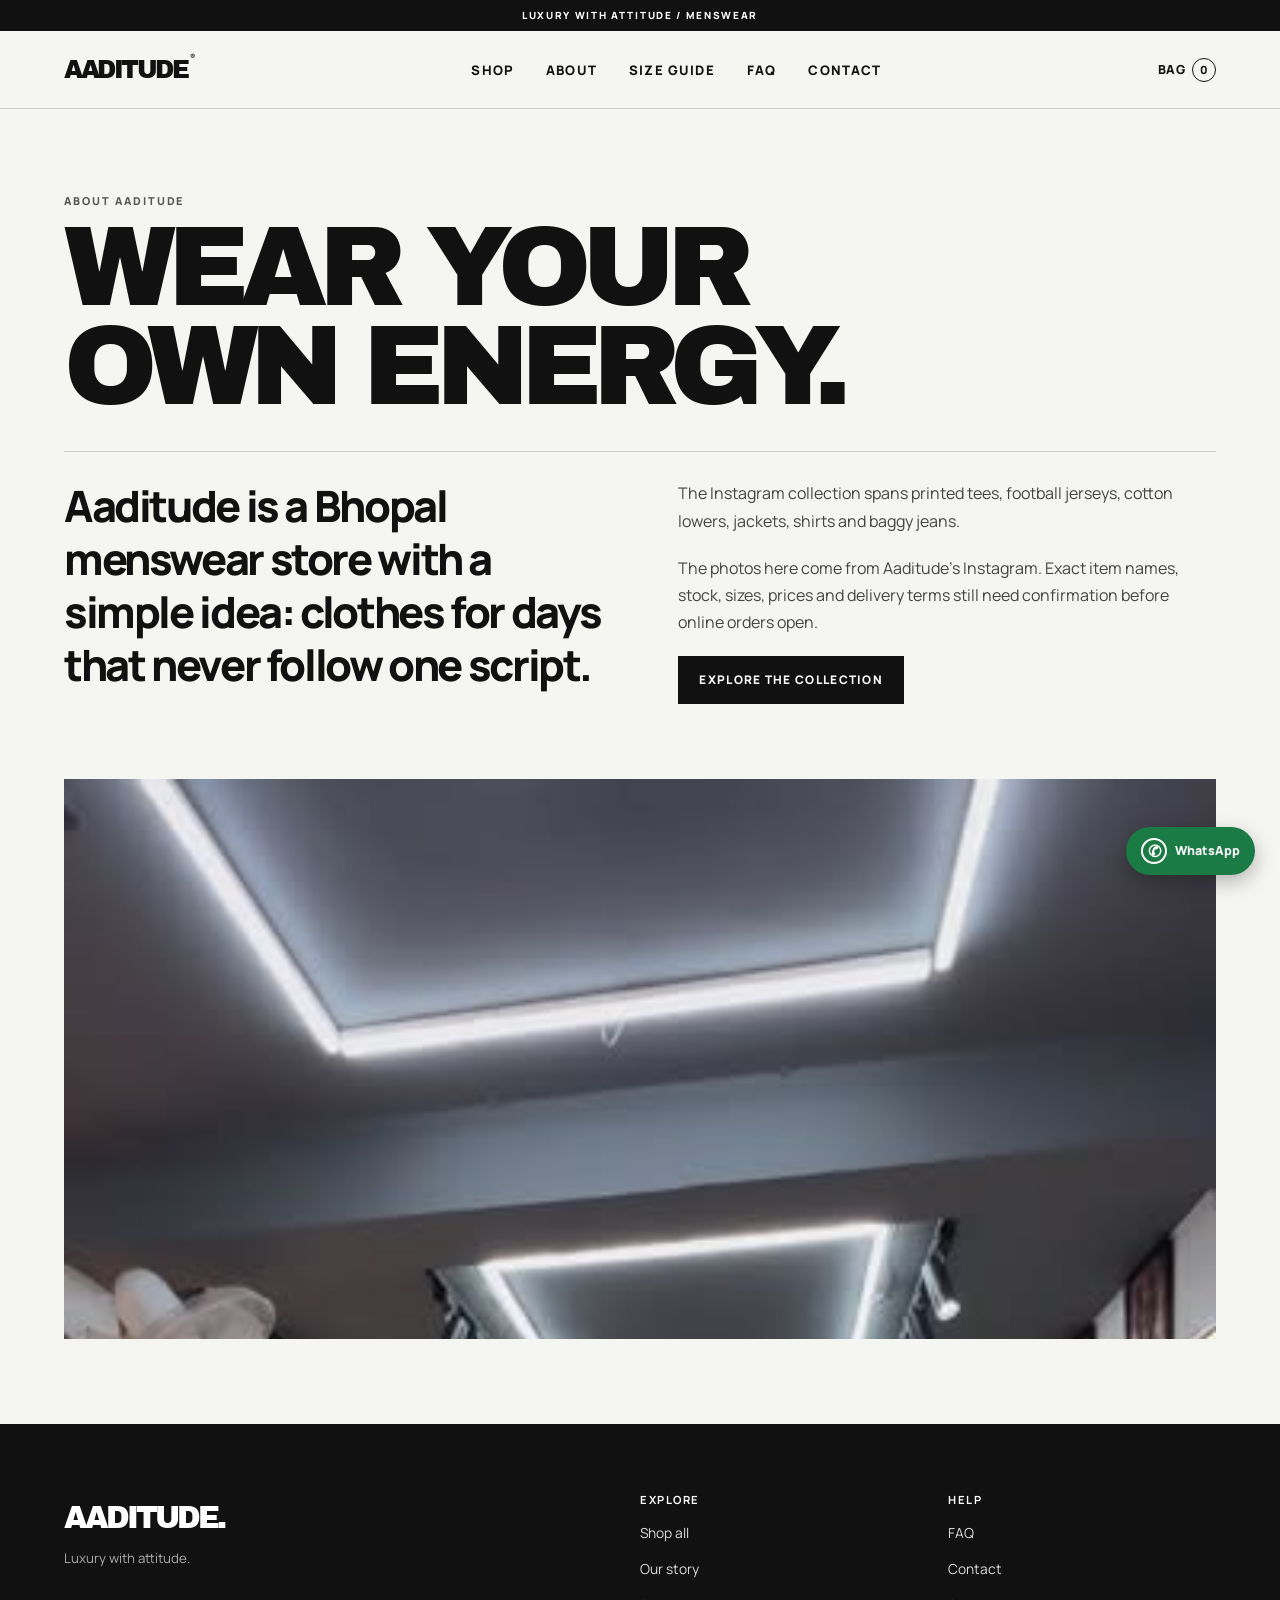
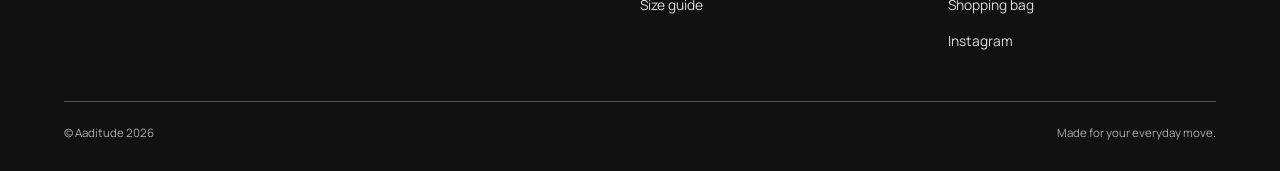
==== about.html @ e1cb43c3 "Build Aaditude static storefront" ====
<!doctype html>
<html lang="en-IN">
<head>
  <meta charset="utf-8"><meta name="viewport" content="width=device-width, initial-scale=1">
  <title>Our Story | Aaditude</title><meta name="description" content="Meet Aaditude, a Bhopal menswear store with tees, lowers, shirts, jerseys, jackets and jeans.">
  <meta property="og:type" content="website"><meta property="og:site_name" content="Aaditude">
  <meta property="og:title" content="Our Story | Aaditude"><meta property="og:description" content="Meet Aaditude, a Bhopal menswear store with tees, lowers, shirts, jerseys, jackets and jeans.">
  <meta property="og:image" content="images/instagram-streetwear-look.jpg">
  <meta property="og:image:alt" content="Aaditude model wearing a dark graphic T-shirt and grey lower in the Bhopal store">
  <meta name="twitter:card" content="summary_large_image">
  <link rel="icon" type="image/svg+xml" href="images/favicon.svg">
  <link rel="preconnect" href="https://fonts.googleapis.com"><link rel="preconnect" href="https://fonts.gstatic.com" crossorigin>
  <link href="https://fonts.googleapis.com/css2?family=Archivo+Black&family=Manrope:wght@400;500;600;700;800&display=swap" rel="stylesheet">
  <link rel="stylesheet" href="css/style.css">
  <script src="js/products.js" defer></script><script src="js/main.js" defer></script>
</head>
<body>
  <header id="site-header"></header>
  <main class="page-shell editorial-page"><p class="eyebrow dark">ABOUT AADITUDE</p><h1>Wear your<br>own energy.</h1><div class="editorial-grid"><p class="lead">Aaditude is a Bhopal menswear store with a simple idea: clothes for days that never follow one script.</p><div><p>The Instagram collection spans printed tees, football jerseys, cotton lowers, jackets, shirts and baggy jeans.</p><p>The photos here come from Aaditude's Instagram. Exact item names, stock, sizes, prices and delivery terms still need confirmation before online orders open.</p><a class="button button-dark" href="shop.html">Explore the collection</a></div></div><div class="editorial-image"><img src="images/instagram-store-interior.jpg" alt="Clothing racks and displays inside the Aaditude store in Bhopal"></div></main>
  <footer id="site-footer"></footer>
  <a id="whatsapp-float" class="whatsapp-float" href="contact.html" aria-label="Chat with Aaditude on WhatsApp">WhatsApp</a>
  <div id="site-toast" class="site-toast" role="status" aria-live="polite"></div>
</body>
</html>
---- css/style.css ----
/* Aaditude | Mobile-first static storefront
   Edit colours in :root. All interactive tap targets are at least 44px tall. */
:root{--ink:#111;--paper:#f5f5f2;--white:#fff;--muted:#666;--line:#c9c9c5;--soft:#e7e7e3;--display:"Archivo Black",Impact,Arial,sans-serif;--body:Manrope,Arial,sans-serif}
*{box-sizing:border-box}
html{scroll-behavior:smooth}
body{margin:0;background:var(--paper);color:var(--ink);font:400 16px/1.55 var(--body)}
img{max-width:100%;display:block}
a{color:inherit;text-decoration:none}
button,input,select,textarea{font:inherit}
button{cursor:pointer}
button:disabled{cursor:not-allowed;opacity:.5}
:focus-visible{outline:3px solid #767676;outline-offset:3px}
h1,h2,h3,p{margin-top:0}
h1,h2,h3{line-height:1.08}
.topline{background:var(--ink);color:var(--white);text-align:center;padding:8px 12px;font-size:.62rem;font-weight:800;letter-spacing:.17em}
.nav-wrap{position:relative;display:flex;align-items:center;justify-content:space-between;gap:12px;min-height:66px;padding:0 16px;border-bottom:1px solid var(--line);background:var(--paper)}
.logo,.footer-logo{font-family:var(--display);font-size:1.3rem;letter-spacing:-.1em;white-space:nowrap}
.logo span{font:700 .5rem var(--body);vertical-align:top;letter-spacing:0;margin-left:3px}
.menu-toggle{order:3;display:flex;flex-direction:column;justify-content:center;gap:4px;width:44px;height:44px;border:0;background:transparent;padding:9px}
.menu-toggle span{display:block;width:24px;height:2px;background:var(--ink)}
.main-nav{display:none;position:absolute;z-index:20;left:0;right:0;top:100%;background:var(--paper);border-bottom:1px solid var(--line);padding:10px 16px 20px;box-shadow:0 14px 25px #0002}
.main-nav.is-open{display:flex;flex-direction:column}
.main-nav a{display:flex;align-items:center;min-height:46px;border-bottom:1px solid var(--line);font-size:.82rem;font-weight:800;letter-spacing:.09em;text-transform:uppercase}
.bag-link{margin-left:auto;display:flex;align-items:center;gap:6px;min-height:44px;font-size:.78rem;font-weight:800;letter-spacing:.06em;text-transform:uppercase}
.bag-link span{display:grid;place-items:center;min-width:24px;height:24px;border:1px solid var(--ink);border-radius:50%;font-size:.7rem}
.button{display:inline-flex;align-items:center;justify-content:center;min-height:48px;padding:11px 20px;border:1px solid var(--ink);background:transparent;color:var(--ink);font-size:.74rem;line-height:1.2;font-weight:800;letter-spacing:.11em;text-align:center;text-transform:uppercase;transition:background .18s,color .18s,transform .18s}
.button:hover{transform:translateY(-2px)}
.button-dark{background:var(--ink);color:var(--white)}
.button-dark:hover{background:#373737}
.button-light{background:var(--white);border-color:var(--white);color:var(--ink)}
.button-light:hover{background:#ddd;border-color:#ddd}
.button.full{width:100%}
.text-link{display:inline-flex;align-items:center;min-height:44px;border-bottom:1px solid currentColor;font-size:.75rem;font-weight:800;letter-spacing:.08em;text-transform:uppercase}
.eyebrow{font-size:.68rem;line-height:1.3;font-weight:800;letter-spacing:.18em;text-transform:uppercase}
.eyebrow.dark{color:#555}
.hero{background:var(--ink);color:var(--white)}
.hero-content{padding:48px 20px 52px}
.hero-content .eyebrow{margin-bottom:22px}
.hero h1,.page-title h1,.editorial-page h1,.detail-info h1{font-family:var(--display);font-weight:400;letter-spacing:-.075em;text-transform:uppercase}
.hero h1{font-size:clamp(3.1rem,12vw,6.2rem);line-height:.91;margin-bottom:25px}
.hero h1 em{font-style:normal;color:#bfbfba}
.hero-content>p:not(.eyebrow){max-width:30ch;font-size:1rem;line-height:1.6;color:#ddd;margin-bottom:28px}
.hero-image{height:370px;overflow:hidden}
.hero-image img{width:100%;height:100%;object-fit:cover;object-position:68% center}
.ticker{display:flex;justify-content:space-between;gap:12px;padding:15px 18px;border-bottom:1px solid var(--line);font-size:.64rem;font-weight:800;letter-spacing:.1em}
.ticker span:nth-child(2){display:none}
.section,.page-shell{padding:56px 16px}
.section-heading{display:flex;align-items:end;justify-content:space-between;gap:16px;margin-bottom:22px}
.section-heading h2,.checkout-section h2{font:400 clamp(2.6rem,9vw,5rem)/.95 var(--display);letter-spacing:-.07em;text-transform:uppercase;margin:0}
.section-heading .eyebrow{margin-bottom:10px}
.sample-note{border-left:3px solid var(--ink);background:var(--soft);padding:11px 13px;font-size:.8rem;line-height:1.5;color:#444;margin:0 0 24px}
.product-grid{display:grid;grid-template-columns:repeat(2,minmax(0,1fr));gap:26px 10px}
.product-card{display:block;min-width:0}
.product-image{position:relative;overflow:hidden;aspect-ratio:3/4;background:#ddd}
.product-image img{width:100%;height:100%;object-fit:contain;background:#e5e5e1;transition:transform .3s ease}
.product-card:hover img{transform:scale(1.035)}
.card-badge{position:absolute;left:8px;top:8px;background:var(--paper);padding:5px 6px;font-size:.5rem;font-weight:800;letter-spacing:.07em}
.product-meta{display:flex;justify-content:space-between;gap:6px;margin:9px 0 4px;color:#666;font-size:.63rem;font-weight:700;letter-spacing:.03em;text-transform:uppercase}
.product-meta span:last-child{display:none}
.product-name-row h3{font-size:.88rem;font-weight:800;line-height:1.25;margin:0 0 3px}
.product-name-row strong{font-size:.88rem}
.category-blocks{display:grid;grid-template-columns:1fr;gap:0}
.category-block{display:flex;flex-direction:column;align-items:flex-start;justify-content:space-between;min-height:310px;padding:25px 20px;transition:filter .2s}
.category-block:hover{filter:brightness(1.08)}
.category-dark{background:#292929;color:var(--white)}
.category-light{background:#d8d8d3;color:var(--ink)}
.category-block span,.category-block strong{font-size:.68rem;font-weight:800;letter-spacing:.13em}
.category-block strong{text-decoration:underline;text-underline-offset:5px}
.category-block h2{font:400 clamp(2.6rem,10vw,5rem)/.95 var(--display);letter-spacing:-.07em;text-transform:uppercase;margin:0}
.why-grid{display:grid;grid-template-columns:1fr;gap:0;border-top:1px solid var(--line)}
.why-grid article{padding:24px 0;border-bottom:1px solid var(--line)}
.why-grid span{font-size:.72rem;font-weight:800;letter-spacing:.15em}
.why-grid h3{font:400 1.45rem var(--display);text-transform:uppercase;letter-spacing:-.05em;margin:24px 0 12px}
.why-grid p{color:#555;font-size:.91rem;max-width:34ch;margin:0}
.end-banner{background:var(--ink);color:var(--white);padding:55px 20px;text-align:left}
.end-banner p{font:400 clamp(2.8rem,10vw,7rem)/.95 var(--display);letter-spacing:-.07em;margin-bottom:25px}
/* Shop, product detail, bag and checkout */
.page-title{margin-bottom:30px}
.page-title .eyebrow{margin-bottom:15px}
.page-title h1{font-size:clamp(3.3rem,12vw,7.5rem);line-height:.88;margin-bottom:18px}
.page-title p:not(.eyebrow){color:#555;max-width:42ch}
.page-title.compact h1{font-size:clamp(3rem,10vw,6rem)}
.shop-tools{display:grid;grid-template-columns:1fr 1fr;gap:10px;align-items:end;border-top:1px solid var(--line);padding:22px 0;margin-bottom:22px}
.shop-tools label{display:block;font-size:.68rem;font-weight:800;letter-spacing:.1em;text-transform:uppercase;margin-bottom:7px}
.shop-tools select{width:100%;min-height:48px;border:1px solid #aaa;border-radius:0;padding:10px 12px;background:var(--paper);color:var(--ink);font-size:.8rem}
#product-count{grid-column:1/-1;color:#666;font-size:.75rem}
.loading-note,.not-found{min-height:50vh;padding:60px 0}
.not-found h1{font-family:var(--display);font-size:3rem;text-transform:uppercase}
.breadcrumbs{display:flex;gap:10px;margin-bottom:25px;font-size:.7rem;font-weight:800;letter-spacing:.1em;text-transform:uppercase}
.breadcrumbs a{text-decoration:underline;text-underline-offset:4px}
.product-layout{display:grid;grid-template-columns:1fr;gap:30px}
.detail-image{background:#ddd;aspect-ratio:4/5;overflow:hidden}
.detail-image img{width:100%;height:100%;object-fit:contain;background:#e5e5e1}
.detail-info h1{font-size:clamp(3rem,12vw,6rem);line-height:.9;margin-bottom:20px}
.detail-price{font-size:1.45rem;font-weight:800;margin-bottom:24px}
.detail-price small{font-size:.72rem;font-weight:700;color:#666;text-transform:uppercase}
.detail-description{color:#444;line-height:1.7;margin-bottom:26px}
.detail-attribute,.size-heading{display:flex;justify-content:space-between;gap:14px;border-top:1px solid var(--line);padding-top:17px;margin-top:17px;font-size:.77rem;font-weight:800;letter-spacing:.06em}
.size-heading a{text-decoration:underline;text-underline-offset:3px}
.size-options{display:flex;flex-wrap:wrap;gap:8px;margin:15px 0 22px}
.size-options button{min-width:48px;min-height:48px;border:1px solid #999;border-radius:0;background:transparent}
.size-options button[aria-pressed="true"]{background:var(--ink);color:var(--white);border-color:var(--ink)}
.detail-note{border-top:1px solid var(--line);padding-top:19px;margin-top:28px;font-size:.82rem;color:#555}
.cart-layout{display:grid;grid-template-columns:1fr;gap:30px}
.cart-items{border-top:1px solid var(--line)}
.empty-cart{padding:40px 0}
.empty-cart h2{font:400 1.7rem var(--display);text-transform:uppercase}
.empty-cart p{color:#555}
.cart-item{display:grid;grid-template-columns:82px minmax(0,1fr);gap:12px;border-bottom:1px solid var(--line);padding:16px 0}
.cart-item img{width:82px;height:106px;object-fit:cover;background:#ddd}
.cart-item-details h2{font-size:.95rem;font-weight:800;margin:0 0 3px}
.cart-item-details p{font-size:.76rem;color:#666;margin:0}
.cart-item>strong{grid-column:2;font-size:.9rem}
.cart-actions{display:flex;flex-wrap:wrap;align-items:center;gap:10px;margin-top:14px}
.quantity{display:flex;align-items:center;border:1px solid #999;min-height:44px}
.quantity button{width:44px;height:44px;border:0;background:transparent;font-size:1.15rem}
.quantity span{min-width:22px;text-align:center;font-size:.85rem}
.remove-button{min-height:44px;padding:0 4px;background:transparent;border:0;text-decoration:underline;font-size:.76rem}
.cart-summary{background:var(--soft);padding:22px;align-self:start}
.cart-summary h2{font:400 1.4rem var(--display);text-transform:uppercase}
.summary-line{display:flex;justify-content:space-between;gap:12px;border-top:1px solid #bbb;padding:16px 0;font-size:.9rem}
.cart-summary p{font-size:.8rem;color:#555}
.cart-summary .text-link{margin-top:13px}
.checkout-section{margin-top:72px;border-top:3px solid var(--ink);padding-top:26px}
.checkout-section .section-heading{margin-bottom:22px}
.checkout-grid{display:grid;grid-template-columns:1fr;gap:26px}
.checkout-form{display:flex;flex-direction:column;align-items:stretch}
.checkout-form label{font-size:.75rem;font-weight:800;letter-spacing:.08em;text-transform:uppercase;margin:0 0 7px}
.checkout-form input,.checkout-form textarea{width:100%;min-height:48px;padding:12px;border:1px solid #aaa;background:var(--white);border-radius:0;margin:0 0 18px;color:var(--ink)}
.checkout-form textarea{min-height:112px;resize:vertical}
.form-note{font-size:.78rem;color:#555;line-height:1.6}
.upi-box{background:var(--soft);padding:22px;align-self:start}
.upi-box h3{font:400 1.4rem var(--display);text-transform:uppercase}
.upi-box p,.upi-box small{font-size:.8rem;color:#555;line-height:1.6}
.upi-box img{width:180px;height:180px;object-fit:contain;margin:20px 0;background:var(--white)}
.upi-line{display:flex;flex-wrap:wrap;justify-content:space-between;gap:6px;padding:12px 0;border-top:1px solid #bbb;border-bottom:1px solid #bbb;font-size:.82rem}
.upi-line strong{overflow-wrap:anywhere}

/* Editorial pages, footer and persistent WhatsApp action */
.editorial-page{min-height:65vh}
.editorial-page h1{font-size:clamp(3.4rem,12vw,7rem);line-height:.88;margin-bottom:35px}
.editorial-grid{display:grid;grid-template-columns:1fr;gap:25px;border-top:1px solid var(--line);padding-top:28px}
.editorial-grid .lead{font-size:clamp(1.45rem,5vw,2.7rem);font-weight:800;line-height:1.22;letter-spacing:-.055em}
.editorial-grid>div>p{color:#444;line-height:1.7;margin-bottom:20px}
.editorial-image{margin-top:45px;max-height:560px;overflow:hidden}
.editorial-image img{width:100%;height:100%;object-fit:cover;object-position:center 40%}
.contact-details{display:grid;grid-template-columns:1fr;gap:14px;margin-top:26px}
.contact-card{border-top:1px solid var(--line);padding:16px 0}
.contact-card span{display:block;font-size:.7rem;font-weight:800;letter-spacing:.12em;margin-bottom:9px}
.contact-card a{font-size:1.1rem;font-weight:800;text-decoration:underline;overflow-wrap:anywhere}
.contact-card p{margin:0;color:#666}
.measurement-list{padding-left:22px;color:#444;line-height:1.7}
.measurement-list li{margin-bottom:13px}
.faq-list{max-width:1000px;border-top:1px solid var(--line)}
.faq-list article{display:grid;grid-template-columns:1fr;gap:7px;border-bottom:1px solid var(--line);padding:21px 0}
.faq-list h2{font-size:1rem;margin:0}
.faq-list p{color:#444;line-height:1.6;margin:0}
.faq-list a,.faq-contact a{text-decoration:underline}
.faq-contact{margin-top:30px}
#site-footer{background:var(--ink);color:var(--white);padding:50px 18px 25px}
.footer-grid{display:grid;grid-template-columns:1fr 1fr;gap:30px 18px}
.footer-grid>div:first-child{grid-column:1/-1}
.footer-logo{font-size:1.9rem}
.footer-grid p{color:#aaa;font-size:.83rem;margin:6px 0 0}
.footer-grid h2{font-size:.7rem;letter-spacing:.14em;text-transform:uppercase;margin-bottom:15px}
.footer-grid a:not(.footer-logo){display:block;min-height:36px;font-size:.86rem;color:#ddd}
.footer-bottom{display:flex;flex-direction:column;gap:6px;border-top:1px solid #555;padding-top:22px;margin-top:35px;color:#aaa;font-size:.72rem}
.whatsapp-float{position:fixed;z-index:30;right:16px;bottom:16px;display:flex;align-items:center;gap:8px;min-height:48px;padding:10px 15px;border-radius:28px;background:#1b7b45;color:#fff;box-shadow:0 7px 20px #0004;font-size:.78rem;font-weight:800;transition:transform .2s,background .2s}
.whatsapp-float:hover{transform:translateY(-3px);background:#136338}
.whatsapp-float span:first-child{display:grid;place-items:center;width:26px;height:26px;border:2px solid #fff;border-radius:50%;font-size:1rem;line-height:1}
.site-toast{position:fixed;z-index:50;left:16px;right:16px;bottom:78px;max-width:380px;padding:13px 17px;margin:auto;background:var(--ink);color:#fff;font-size:.83rem;box-shadow:0 9px 25px #0004;opacity:0;transform:translateY(8px);pointer-events:none;transition:opacity .2s,transform .2s}
.site-toast.is-visible{opacity:1;transform:translateY(0)}
/* Larger phones and tablets */
@media(min-width:640px){
 .nav-wrap{padding:0 28px}
 .hero-content{padding:65px 32px}
 .hero-image{height:480px}
 .ticker{padding:18px 32px}
 .ticker span:nth-child(2){display:block}
 .section,.page-shell{padding:70px 32px}
 .product-grid{gap:36px 18px}
 .product-meta span:last-child{display:block}
 .product-name-row{display:flex;justify-content:space-between;gap:10px}
 .category-blocks{grid-template-columns:1fr 1fr}
 .category-block{min-height:370px;padding:30px}
 .why-grid{grid-template-columns:repeat(3,1fr)}
 .why-grid article{padding:25px;border-right:1px solid var(--line)}
 .why-grid article:first-child{padding-left:0}
 .why-grid article:last-child{border-right:0}
 .end-banner{padding:70px 32px}
 .shop-tools{display:flex;align-items:end;gap:16px}
 .shop-tools>div{width:190px}
 #product-count{margin-left:auto;padding-bottom:13px}
 .cart-item{grid-template-columns:105px 1fr auto}
 .cart-item img{width:105px;height:135px}
 .cart-item>strong{grid-column:auto}
 .footer-bottom{flex-direction:row;justify-content:space-between}
}
/* Desktop */
@media(min-width:960px){
 .nav-wrap{min-height:78px;padding:0 5vw}
 .logo{font-size:1.55rem}
 .menu-toggle{display:none}
 .main-nav{position:static;display:flex;align-items:center;gap:32px;padding:0;border:0;box-shadow:none;background:transparent}
 .main-nav a{border:0;min-height:44px}
 .main-nav a:hover,.footer-grid a:hover,.text-link:hover{text-decoration:underline;text-underline-offset:5px}
 .bag-link{margin-left:0}
 .hero{display:grid;grid-template-columns:51% 49%;min-height:640px}
 .hero-content{display:flex;flex-direction:column;align-items:flex-start;justify-content:center;padding:6vw}
 .hero h1{font-size:clamp(4.2rem,6.6vw,8rem)}
 .hero-image{height:auto;min-height:640px}
 .section,.page-shell{padding:85px 5vw}
 .section-heading{margin-bottom:30px}
 .product-grid{grid-template-columns:repeat(4,minmax(0,1fr));gap:42px 20px}
 .category-block{min-height:440px;padding:4vw}
 .why-grid article{padding:35px}
 .end-banner{display:flex;justify-content:space-between;align-items:center;gap:35px;padding:80px 5vw}
 .end-banner p{margin:0}
 .page-title{margin-bottom:45px}
 .product-layout{grid-template-columns:minmax(0,1.2fr) minmax(360px,.8fr);gap:6vw}
 .detail-info{padding-top:20px;max-width:560px}
 .cart-layout{grid-template-columns:minmax(0,1.7fr) minmax(300px,.8fr);gap:4vw}
 .checkout-grid{grid-template-columns:minmax(0,1.2fr) minmax(300px,.8fr);gap:5vw}
 .editorial-grid{grid-template-columns:1fr 1fr;gap:6vw}
 .faq-list article{grid-template-columns:1fr 1.3fr;gap:5vw}
 #site-footer{padding:70px 5vw 30px}
 .footer-grid{grid-template-columns:2fr 1fr 1fr;gap:40px}
 .footer-grid>div:first-child{grid-column:auto}
 .whatsapp-float{right:25px;bottom:25px}
 .site-toast{left:auto;right:25px;bottom:90px}
}
@media(prefers-reduced-motion:reduce){html{scroll-behavior:auto}*,*:before,*:after{transition:none!important;animation:none!important}}


.detail-note a{text-decoration:underline;text-underline-offset:3px}
@media(max-width:639px){.whatsapp-float{width:52px;height:52px;padding:0;justify-content:center;border-radius:50%}.whatsapp-float span:last-child{display:none}}
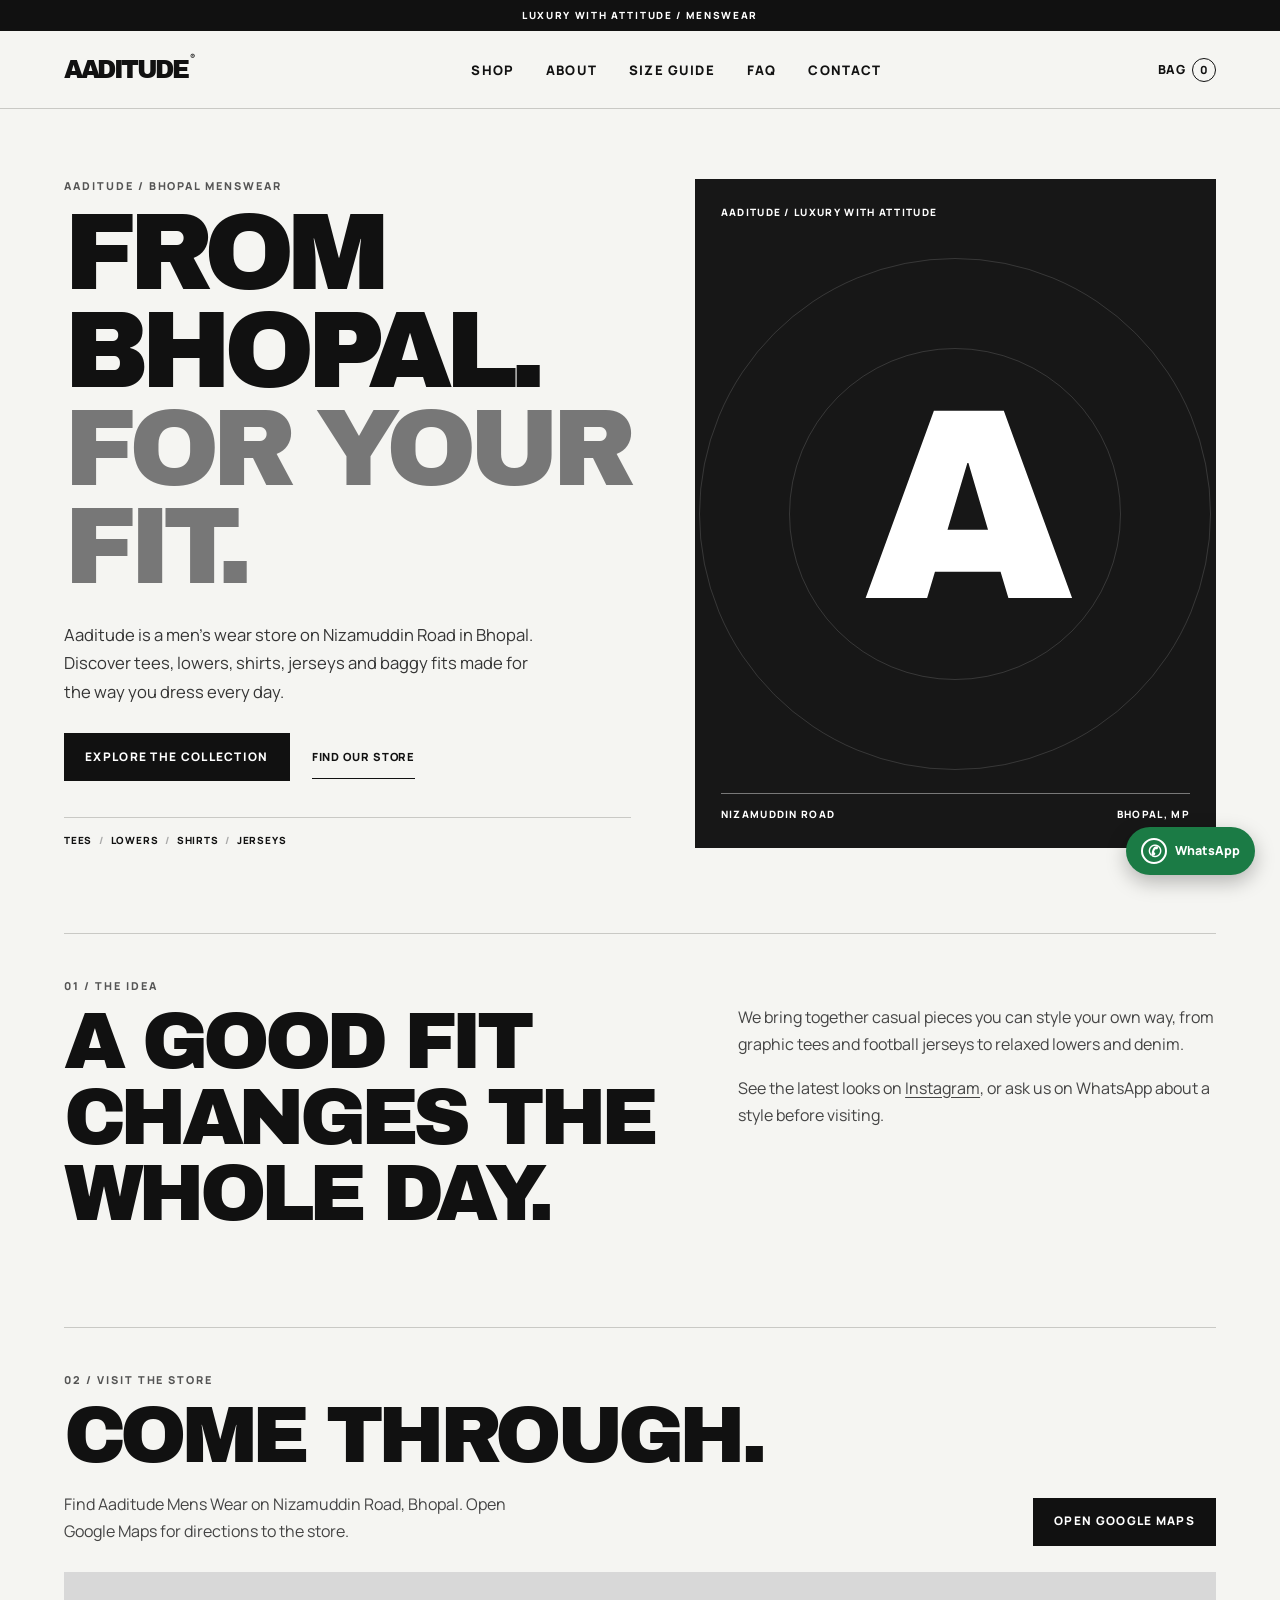
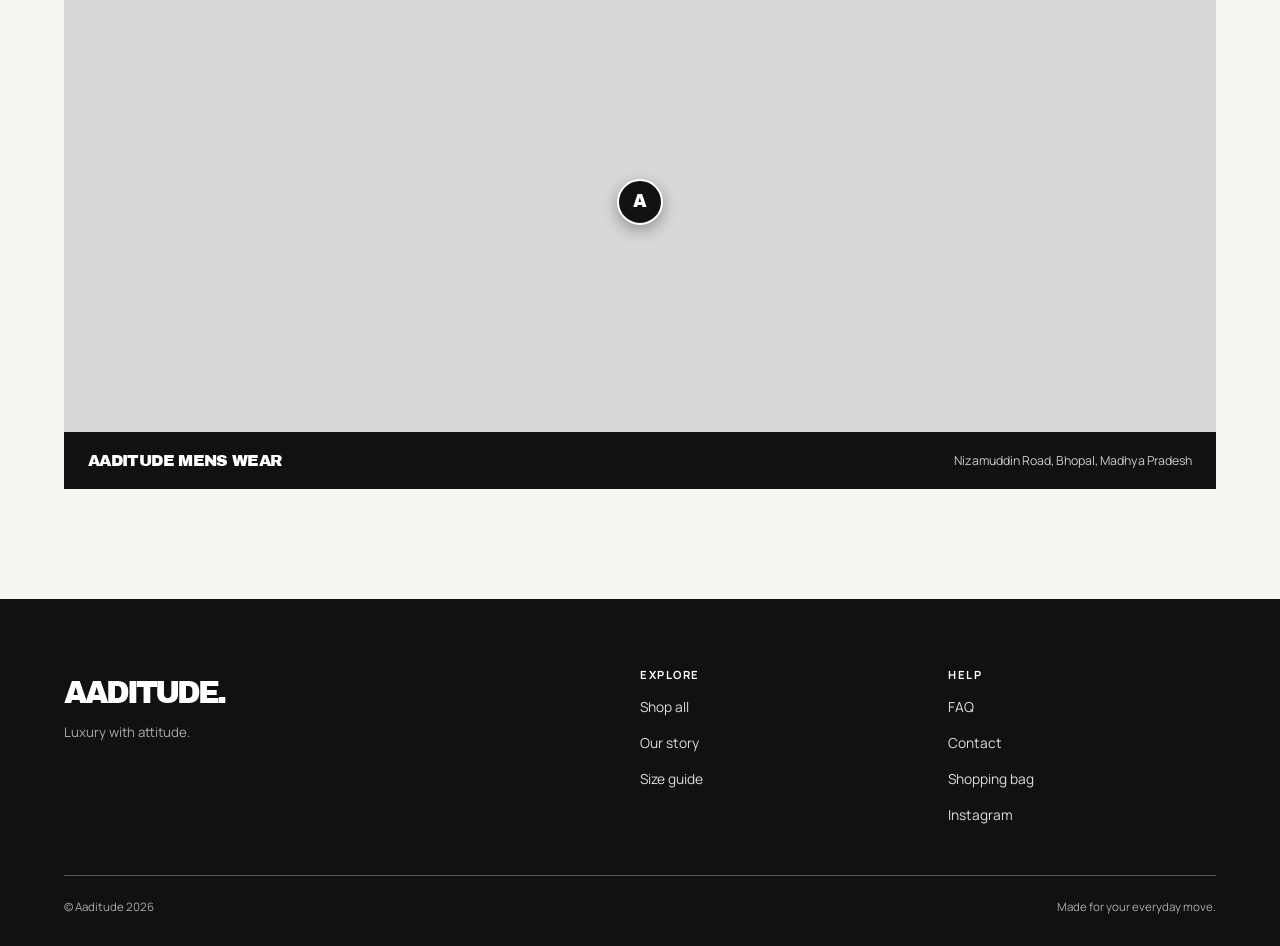
==== commit 03702576: "Redesign About page around Bhopal store" ====
--- a/about.html
+++ b/about.html
@@ -1,22 +1,76 @@
 <!doctype html>
 <html lang="en-IN">
 <head>
-  <meta charset="utf-8"><meta name="viewport" content="width=device-width, initial-scale=1">
-  <title>Our Story | Aaditude</title><meta name="description" content="Meet Aaditude, a Bhopal menswear store with tees, lowers, shirts, jerseys, jackets and jeans.">
-  <meta property="og:type" content="website"><meta property="og:site_name" content="Aaditude">
-  <meta property="og:title" content="Our Story | Aaditude"><meta property="og:description" content="Meet Aaditude, a Bhopal menswear store with tees, lowers, shirts, jerseys, jackets and jeans.">
-  <meta property="og:image" content="images/instagram-streetwear-look.jpg">
+  <meta charset="utf-8">
+  <meta name="viewport" content="width=device-width, initial-scale=1">
+  <title>Our Story & Bhopal Store | Aaditude</title>
+  <meta name="description" content="Meet Aaditude, the men's wear store on Nizamuddin Road in Bhopal. Explore the collection and find our store on Google Maps.">
+  <meta property="og:type" content="website">
+  <meta property="og:site_name" content="Aaditude">
+  <meta property="og:title" content="Our Story & Bhopal Store | Aaditude">
+  <meta property="og:description" content="Meet Aaditude on Nizamuddin Road in Bhopal. Find your next fit and visit the store.">
+  <meta property="og:image" content="https://rishabvishwakarma7.github.io/aaditude-store/images/instagram-streetwear-look.jpg">
   <meta property="og:image:alt" content="Aaditude model wearing a dark graphic T-shirt and grey lower in the Bhopal store">
   <meta name="twitter:card" content="summary_large_image">
   <link rel="icon" type="image/svg+xml" href="images/favicon.svg">
-  <link rel="preconnect" href="https://fonts.googleapis.com"><link rel="preconnect" href="https://fonts.gstatic.com" crossorigin>
+  <link rel="preconnect" href="https://fonts.googleapis.com">
+  <link rel="preconnect" href="https://fonts.gstatic.com" crossorigin>
   <link href="https://fonts.googleapis.com/css2?family=Archivo+Black&family=Manrope:wght@400;500;600;700;800&display=swap" rel="stylesheet">
   <link rel="stylesheet" href="css/style.css">
-  <script src="js/products.js" defer></script><script src="js/main.js" defer></script>
+  <script src="js/products.js" defer></script>
+  <script src="js/main.js" defer></script>
 </head>
 <body>
   <header id="site-header"></header>
-  <main class="page-shell editorial-page"><p class="eyebrow dark">ABOUT AADITUDE</p><h1>Wear your<br>own energy.</h1><div class="editorial-grid"><p class="lead">Aaditude is a Bhopal menswear store with a simple idea: clothes for days that never follow one script.</p><div><p>The Instagram collection spans printed tees, football jerseys, cotton lowers, jackets, shirts and baggy jeans.</p><p>The photos here come from Aaditude's Instagram. Exact item names, stock, sizes, prices and delivery terms still need confirmation before online orders open.</p><a class="button button-dark" href="shop.html">Explore the collection</a></div></div><div class="editorial-image"><img src="images/instagram-store-interior.jpg" alt="Clothing racks and displays inside the Aaditude store in Bhopal"></div></main>
+  <main class="about-page">
+    <section class="about-intro">
+      <div class="about-intro-copy">
+        <p class="eyebrow dark">AADITUDE / BHOPAL MENSWEAR</p>
+        <h1>From Bhopal.<br><span>For your fit.</span></h1>
+        <p class="about-lead">Aaditude is a men's wear store on Nizamuddin Road in Bhopal. Discover tees, lowers, shirts, jerseys and baggy fits made for the way you dress every day.</p>
+        <div class="about-actions">
+          <a class="button button-dark" href="shop.html">Explore the collection</a>
+          <a class="text-link" href="#find-us">Find our store</a>
+        </div>
+        <p class="about-categories">TEES <span>/</span> LOWERS <span>/</span> SHIRTS <span>/</span> JERSEYS</p>
+      </div>
+      <div class="about-brand-panel" aria-label="Aaditude menswear, Nizamuddin Road, Bhopal">
+        <span class="about-panel-top">AADITUDE / LUXURY WITH ATTITUDE</span>
+        <strong class="about-panel-mark">A</strong>
+        <div class="about-panel-bottom"><span>NIZAMUDDIN ROAD</span><span>BHOPAL, MP</span></div>
+      </div>
+    </section>
+
+    <section class="about-story" aria-labelledby="about-story-title">
+      <p class="eyebrow dark">01 / THE IDEA</p>
+      <div class="about-story-grid">
+        <h2 id="about-story-title">A good fit changes the whole day.</h2>
+        <div>
+          <p>We bring together casual pieces you can style your own way, from graphic tees and football jerseys to relaxed lowers and denim.</p>
+          <p>See the latest looks on <a href="https://www.instagram.com/aaditude.vibe/" target="_blank" rel="noopener">Instagram</a>, or ask us on WhatsApp about a style before visiting.</p>
+        </div>
+      </div>
+    </section>
+
+    <section id="find-us" class="about-location" aria-labelledby="about-location-title">
+      <div class="about-location-heading">
+        <div>
+          <p class="eyebrow dark">02 / VISIT THE STORE</p>
+          <h2 id="about-location-title">Come through.</h2>
+          <p>Find Aaditude Mens Wear on Nizamuddin Road, Bhopal. Open Google Maps for directions to the store.</p>
+        </div>
+        <a class="button button-dark" href="https://www.google.com/maps/search/?api=1&amp;query=23.267988%2C77.4672543" target="_blank" rel="noopener">Open Google Maps</a>
+      </div>
+      <!-- Coordinates and place link supplied by the store owner. -->
+      <div class="about-map-card">
+        <div class="about-map-viewport">
+          <iframe src="https://www.google.com/maps?q=23.267988,77.4672543&amp;z=16&amp;output=embed" title="Map showing Aaditude Mens Wear on Nizamuddin Road in Bhopal" loading="lazy" referrerpolicy="no-referrer-when-downgrade"></iframe>
+          <span class="about-map-pin" aria-hidden="true">A</span>
+        </div>
+        <div class="about-map-caption"><strong>AADITUDE MENS WEAR</strong><span>Nizamuddin Road, Bhopal, Madhya Pradesh</span></div>
+      </div>
+    </section>
+  </main>
   <footer id="site-footer"></footer>
   <a id="whatsapp-float" class="whatsapp-float" href="contact.html" aria-label="Chat with Aaditude on WhatsApp">WhatsApp</a>
   <div id="site-toast" class="site-toast" role="status" aria-live="polite"></div>
--- a/css/style.css
+++ b/css/style.css
@@ -100,6 +100,7 @@
 .size-options{display:flex;flex-wrap:wrap;gap:8px;margin:15px 0 22px}
 .size-options button{min-width:48px;min-height:48px;border:1px solid #999;border-radius:0;background:transparent}
 .size-options button[aria-pressed="true"]{background:var(--ink);color:var(--white);border-color:var(--ink)}
+.inquiry-link{margin-top:10px}
 .detail-note{border-top:1px solid var(--line);padding-top:19px;margin-top:28px;font-size:.82rem;color:#555}
 .cart-layout{display:grid;grid-template-columns:1fr;gap:30px}
 .cart-items{border-top:1px solid var(--line)}
@@ -136,6 +137,61 @@
 .upi-line{display:flex;flex-wrap:wrap;justify-content:space-between;gap:6px;padding:12px 0;border-top:1px solid #bbb;border-bottom:1px solid #bbb;font-size:.82rem}
 .upi-line strong{overflow-wrap:anywhere}
 
+/* About page: brand-led story and the real Bhopal store location */
+.about-page{padding:0 16px 72px}
+.about-intro{display:grid;grid-template-columns:1fr;gap:34px;padding:56px 0 70px}
+.about-intro h1{font:400 clamp(3.1rem,11vw,6.8rem)/.9 var(--display);letter-spacing:-.075em;text-transform:uppercase;margin:0 0 25px}
+.about-intro h1 span{color:#777}
+.about-lead{max-width:49ch;font-size:1.04rem;line-height:1.7;color:#353535;margin:0}
+.about-actions{display:flex;flex-wrap:wrap;align-items:center;gap:8px 22px;margin-top:27px}
+.about-actions .button{width:100%}
+.about-actions .text-link{font-size:.7rem}
+.about-categories{margin:36px 0 0;padding-top:15px;border-top:1px solid var(--line);font-size:.62rem;font-weight:800;letter-spacing:.08em}
+.about-categories span{color:#aaa;margin:0 4px}
+.about-brand-panel{position:relative;isolation:isolate;display:flex;flex-direction:column;justify-content:space-between;min-height:360px;overflow:hidden;background:#171717;color:#fff;padding:19px}
+.about-brand-panel:before,.about-brand-panel:after{content:"";position:absolute;z-index:-1;left:50%;top:50%;border:1px solid #ffffff24;border-radius:50%;transform:translate(-50%,-50%)}
+.about-brand-panel:before{width:330px;height:330px}
+.about-brand-panel:after{width:510px;height:510px}
+.about-panel-top,.about-panel-bottom{font-size:.63rem;font-weight:800;letter-spacing:.13em}
+.about-panel-mark{align-self:center;font:400 clamp(10rem,38vw,17rem)/.78 var(--display);letter-spacing:-.1em}
+.about-panel-bottom{display:flex;justify-content:space-between;gap:12px;border-top:1px solid #ffffff6b;padding-top:13px}
+.about-story{border-top:1px solid var(--line);padding:32px 0 70px}
+.about-story-grid{display:grid;grid-template-columns:1fr;gap:22px}
+.about-story h2,.about-location h2{font:400 clamp(2.4rem,9vw,5rem)/.95 var(--display);letter-spacing:-.07em;text-transform:uppercase;margin:0}
+.about-story h2{max-width:14ch}
+.about-story-grid p{max-width:50ch;color:#444;line-height:1.7;margin:0 0 16px}
+.about-story-grid a{text-decoration:underline;text-underline-offset:3px}
+.about-location{border-top:1px solid var(--line);padding-top:32px}
+.about-location-heading{display:grid;grid-template-columns:1fr;gap:22px;margin-bottom:26px}
+.about-location-heading h2{margin:0 0 17px}
+.about-location-heading p:not(.eyebrow){max-width:45ch;color:#444;line-height:1.7;margin:0}
+.about-location-heading .button{width:100%}
+.about-map-card{background:var(--ink);color:#fff}
+.about-map-viewport{position:relative;overflow:hidden;background:#ddd}
+.about-map-card iframe{display:block;width:100%;height:300px;border:0;background:#ddd;filter:grayscale(1) contrast(.95);pointer-events:none}
+.about-map-pin{position:absolute;left:50%;top:50%;display:grid;place-items:center;width:46px;height:46px;border:2px solid #fff;border-radius:50%;background:var(--ink);color:#fff;font:400 1.1rem var(--display);box-shadow:0 5px 16px #0005;transform:translate(-50%,-50%);pointer-events:none}
+.about-map-caption{display:flex;flex-direction:column;gap:4px;padding:16px 18px}
+.about-map-caption strong{font:400 1rem var(--display);letter-spacing:-.04em}
+.about-map-caption span{color:#ccc;font-size:.77rem}
+@media(min-width:640px){
+ .about-page{padding:0 32px 90px}
+ .about-intro{padding:70px 0 85px}
+ .about-actions .button,.about-location-heading .button{width:auto}
+ .about-brand-panel{min-height:460px;padding:26px}
+ .about-map-card iframe{height:390px}
+ .about-map-caption{flex-direction:row;justify-content:space-between;align-items:center;padding:19px 24px}
+}
+@media(min-width:960px){
+ .about-page{padding:0 5vw 110px}
+ .about-intro{grid-template-columns:minmax(0,1fr) minmax(0,.92fr);align-items:stretch;gap:5vw;min-height:690px}
+ .about-intro-copy{align-self:center}
+ .about-brand-panel{min-height:590px}
+ .about-story{padding:45px 0 95px}
+ .about-story-grid{grid-template-columns:minmax(0,1fr) minmax(0,.8fr);gap:6vw}
+ .about-location{padding-top:45px}
+ .about-location-heading{grid-template-columns:minmax(0,1fr) auto;align-items:end}
+ .about-map-card iframe{height:460px}
+}
 /* Editorial pages, footer and persistent WhatsApp action */
 .editorial-page{min-height:65vh}
 .editorial-page h1{font-size:clamp(3.4rem,12vw,7rem);line-height:.88;margin-bottom:35px}
